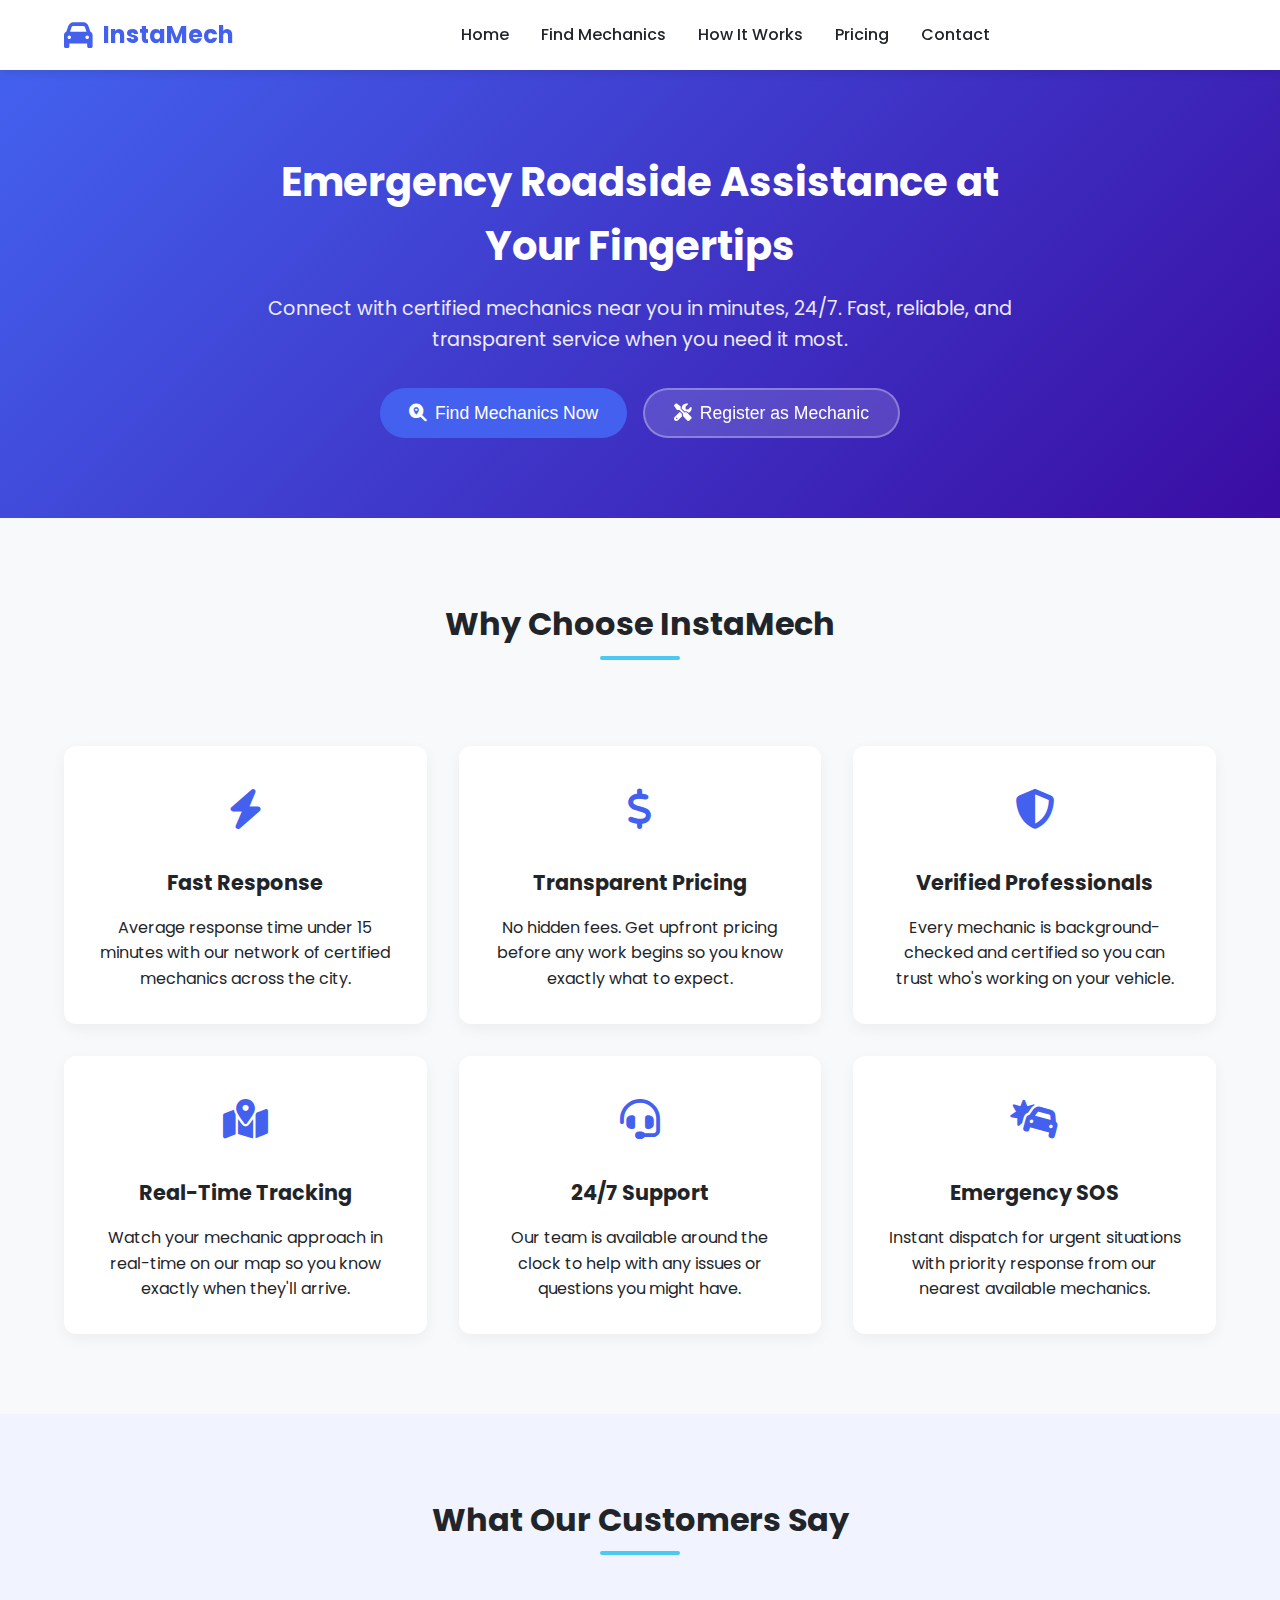
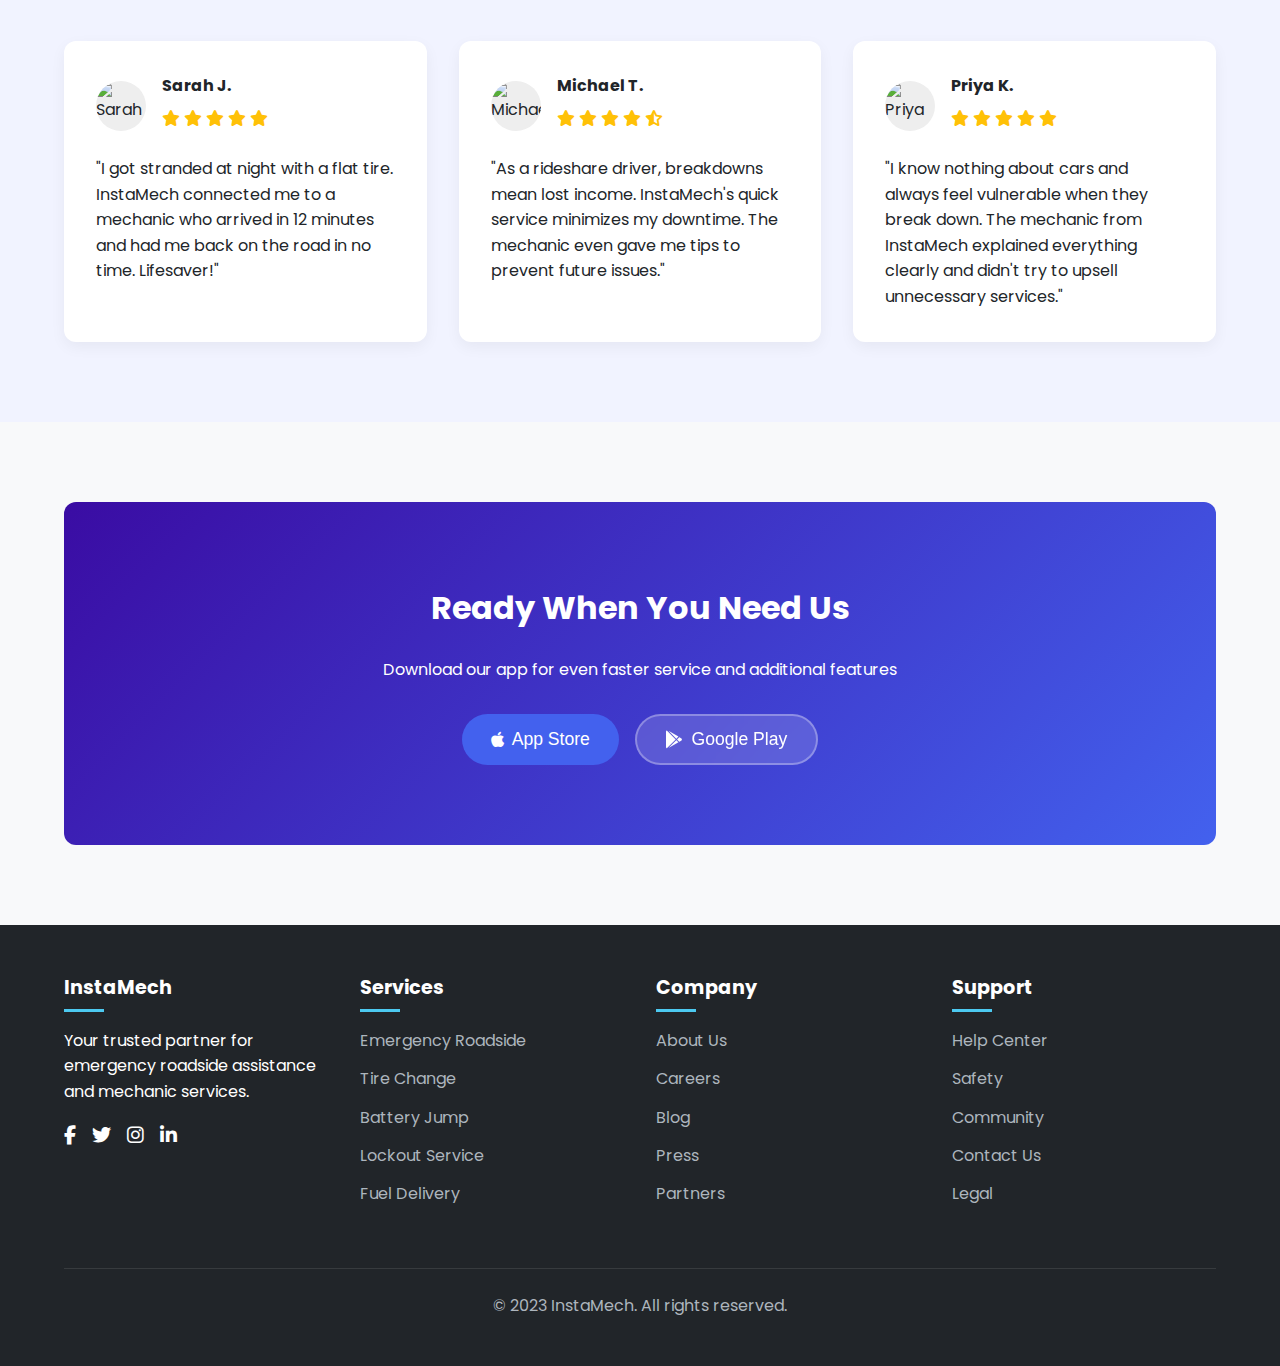
==== index.html @ bce74d1d "uploaded file html" ====
<!DOCTYPE html>
<html lang="en">
<head>
  <meta charset="UTF-8">
  <meta name="viewport" content="width=device-width, initial-scale=1.0">
  <title>InstaMech - On-Demand Mechanic Services</title>
  <link href="https://fonts.googleapis.com/css2?family=Poppins:wght@300;400;500;600;700&display=swap" rel="stylesheet">
  <link rel="stylesheet" href="https://cdnjs.cloudflare.com/ajax/libs/font-awesome/6.4.0/css/all.min.css">
  <style>
    :root {
      --primary: #4361ee;
      --secondary: #3f37c9;
      --accent: #4cc9f0;
      --dark: #212529;
      --light: #f8f9fa;
      --danger: #ef233c;
      --success: #4ad66d;
    }
    
    * {
      margin: 0;
      padding: 0;
      box-sizing: border-box;
    }
    
    body {
      font-family: 'Poppins', sans-serif;
      background-color: var(--light);
      color: var(--dark);
      line-height: 1.6;
    }
    
    /* Navigation */
    .navbar {
      background-color: white;
      box-shadow: 0 2px 10px rgba(0, 0, 0, 0.1);
      padding: 1rem 5%;
      display: flex;
      justify-content: space-between;
      align-items: center;
      position: sticky;
      top: 0;
      z-index: 100;
    }
    
    .logo {
      display: flex;
      align-items: center;
      gap: 10px;
    }
    
    .logo i {
      color: var(--primary);
      font-size: 1.8rem;
    }
    
    .logo h1 {
      font-size: 1.5rem;
      font-weight: 700;
      color: var(--primary);
    }
    
    .nav-links {
      display: flex;
      gap: 2rem;
    }
    
    .nav-links a {
      text-decoration: none;
      color: var(--dark);
      font-weight: 500;
      transition: color 0.3s;
    }
    
    .nav-links a:hover {
      color: var(--primary);
    }
    
    .auth-section {
      display: flex;
      gap: 1rem;
    }
    
    .btn {
      padding: 0.6rem 1.2rem;
      border-radius: 8px;
      font-weight: 500;
      cursor: pointer;
      transition: all 0.3s;
      border: none;
      display: inline-flex;
      align-items: center;
      gap: 8px;
    }
    
    .btn-primary {
      background-color: var(--primary);
      color: white;
    }
    
    .btn-primary:hover {
      background-color: var(--secondary);
      transform: translateY(-2px);
    }
    
    .btn-outline {
      background-color: transparent;
      border: 2px solid var(--primary);
      color: var(--primary);
    }
    
    .btn-outline:hover {
      background-color: var(--primary);
      color: white;
    }
    
    .profile-icon {
      width: 40px;
      height: 40px;
      border-radius: 50%;
      background-color: var(--primary);
      color: white;
      display: flex;
      align-items: center;
      justify-content: center;
      cursor: pointer;
      font-weight: 600;
    }
    
    /* Hero Section */
    .hero {
      background: linear-gradient(135deg, #4361ee 0%, #3a0ca3 100%);
      color: white;
      padding: 5rem 5%;
      text-align: center;
      position: relative;
      overflow: hidden;
    }
    
    .hero::before {
      content: '';
      position: absolute;
      top: 0;
      left: 0;
      width: 100%;
      height: 100%;
      background: url('https://images.unsplash.com/photo-1492144534655-ae79c964c9d7?auto=format&fit=crop&q=80') no-repeat center center/cover;
      opacity: 0.15;
    }
    
    .hero-content {
      position: relative;
      max-width: 800px;
      margin: 0 auto;
    }
    
    .hero h2 {
      font-size: 2.5rem;
      margin-bottom: 1rem;
      font-weight: 700;
    }
    
    .hero p {
      font-size: 1.2rem;
      margin-bottom: 2rem;
      opacity: 0.9;
    }
    
    .hero-buttons {
      display: flex;
      gap: 1rem;
      justify-content: center;
      margin-top: 2rem;
    }
    
    .btn-hero {
      padding: 0.8rem 1.8rem;
      font-size: 1.1rem;
      border-radius: 50px;
    }
    
    .btn-hero-secondary {
      background-color: rgba(255, 255, 255, 0.15);
      backdrop-filter: blur(10px);
      color: white;
      border: 2px solid rgba(255, 255, 255, 0.3);
    }
    
    .btn-hero-secondary:hover {
      background-color: rgba(255, 255, 255, 0.25);
    }
    
    /* Features Section */
    .features {
      padding: 5rem 5%;
      text-align: center;
    }
    
    .section-title {
      font-size: 2rem;
      margin-bottom: 3rem;
      position: relative;
      display: inline-block;
    }
    
    .section-title::after {
      content: '';
      position: absolute;
      bottom: -10px;
      left: 50%;
      transform: translateX(-50%);
      width: 80px;
      height: 4px;
      background-color: var(--accent);
      border-radius: 2px;
    }
    
    .features-grid {
      display: grid;
      grid-template-columns: repeat(auto-fit, minmax(300px, 1fr));
      gap: 2rem;
      margin-top: 3rem;
    }
    
    .feature-card {
      background-color: white;
      border-radius: 12px;
      padding: 2rem;
      box-shadow: 0 5px 15px rgba(0, 0, 0, 0.05);
      transition: transform 0.3s, box-shadow 0.3s;
    }
    
    .feature-card:hover {
      transform: translateY(-10px);
      box-shadow: 0 15px 30px rgba(0, 0, 0, 0.1);
    }
    
    .feature-icon {
      font-size: 2.5rem;
      color: var(--primary);
      margin-bottom: 1.5rem;
    }
    
    .feature-card h3 {
      font-size: 1.3rem;
      margin-bottom: 1rem;
    }
    
    /* Testimonials */
    .testimonials {
      background-color: #f1f3ff;
      padding: 5rem 5%;
      text-align: center;
    }
    
    .testimonial-grid {
      display: grid;
      grid-template-columns: repeat(auto-fit, minmax(300px, 1fr));
      gap: 2rem;
      margin-top: 3rem;
    }
    
    .testimonial-card {
      background-color: white;
      border-radius: 12px;
      padding: 2rem;
      box-shadow: 0 5px 15px rgba(0, 0, 0, 0.05);
      text-align: left;
    }
    
    .testimonial-header {
      display: flex;
      align-items: center;
      margin-bottom: 1rem;
    }
    
    .testimonial-avatar {
      width: 50px;
      height: 50px;
      border-radius: 50%;
      background-color: #eee;
      margin-right: 1rem;
      overflow: hidden;
    }
    
    .testimonial-avatar img {
      width: 100%;
      height: 100%;
      object-fit: cover;
    }
    
    .testimonial-rating {
      color: #ffc107;
      margin: 0.5rem 0;
    }
    
    /* CTA Section */
    .cta {
      background: linear-gradient(135deg, #3a0ca3 0%, #4361ee 100%);
      color: white;
      padding: 5rem 5%;
      text-align: center;
      border-radius: 12px;
      margin: 5rem 5% 0;
    }
    
    .cta h2 {
      font-size: 2rem;
      margin-bottom: 1.5rem;
    }
    
    /* Footer */
    footer {
      background-color: var(--dark);
      color: white;
      padding: 3rem 5%;
      margin-top: 5rem;
    }
    
    .footer-grid {
      display: grid;
      grid-template-columns: repeat(auto-fit, minmax(200px, 1fr));
      gap: 2rem;
    }
    
    .footer-column h3 {
      font-size: 1.2rem;
      margin-bottom: 1.5rem;
      position: relative;
    }
    
    .footer-column h3::after {
      content: '';
      position: absolute;
      bottom: -8px;
      left: 0;
      width: 40px;
      height: 3px;
      background-color: var(--accent);
    }
    
    .footer-column ul {
      list-style: none;
    }
    
    .footer-column ul li {
      margin-bottom: 0.8rem;
    }
    
    .footer-column ul li a {
      color: #adb5bd;
      text-decoration: none;
      transition: color 0.3s;
    }
    
    .footer-column ul li a:hover {
      color: white;
    }
    
    .social-links {
      display: flex;
      gap: 1rem;
      margin-top: 1rem;
    }
    
    .social-links a {
      color: white;
      font-size: 1.2rem;
    }
    
    .copyright {
      text-align: center;
      margin-top: 3rem;
      padding-top: 1.5rem;
      border-top: 1px solid rgba(255, 255, 255, 0.1);
      color: #adb5bd;
    }
    
    /* Dropdown */
    .dropdown {
      position: absolute;
      top: 70px;
      right: 5%;
      background: white;
      color: var(--dark);
      border-radius: 8px;
      padding: 1rem;
      width: 200px;
      box-shadow: 0 5px 15px rgba(0, 0, 0, 0.1);
      display: none;
      flex-direction: column;
      z-index: 1000;
    }
    
    .dropdown.show {
      display: flex;
    }
    
    .dropdown p {
      margin-bottom: 0.5rem;
      font-weight: 500;
    }
    
    .dropdown button {
      margin-top: 0.5rem;
      width: 100%;
    }
    
    /* Responsive */
    @media (max-width: 768px) {
      .nav-links {
        display: none;
      }
      
      .hero h2 {
        font-size: 2rem;
      }
      
      .hero p {
        font-size: 1rem;
      }
      
      .hero-buttons {
        flex-direction: column;
        align-items: center;
      }
    }
  </style>
</head>
<body>
  <!-- Navigation -->
  <nav class="navbar">
    <div class="logo">
      <i class="fas fa-car"></i>
      <h1>InstaMech</h1>
    </div>
    
    <div class="nav-links">
      <a href="#">Home</a>
      <a href="find-mechanics.html">Find Mechanics</a>
      <a href="#">How It Works</a>
      <a href="#">Pricing</a>
      <a href="#">Contact</a>
    </div>
    
    <div class="auth-section" id="auth-section">
      <!-- Dynamic content will be inserted here by JavaScript -->
    </div>
    
    <div class="dropdown" id="dropdown-menu">
      <p id="user-email"></p>
      <button class="btn btn-primary" onclick="logout()">Logout</button>
    </div>
  </nav>
  
  <!-- Hero Section -->
  <section class="hero">
    <div class="hero-content">
      <h2>Emergency Roadside Assistance at Your Fingertips</h2>
      <p>Connect with certified mechanics near you in minutes, 24/7. Fast, reliable, and transparent service when you need it most.</p>
      
      <div class="hero-buttons">
        <button class="btn btn-hero btn-primary" onclick="window.location.href='find-mechanics.html'">
          <i class="fas fa-search-location"></i> Find Mechanics Now
        </button>
        <button class="btn btn-hero btn-hero-secondary" onclick="window.location.href='register-mechanic.html'">
          <i class="fas fa-tools"></i> Register as Mechanic
        </button>
      </div>
    </div>
  </section>
  
  <!-- Features Section -->
  <section class="features">
    <h2 class="section-title">Why Choose InstaMech</h2>
    
    <div class="features-grid">
      <div class="feature-card">
        <div class="feature-icon">
          <i class="fas fa-bolt"></i>
        </div>
        <h3>Fast Response</h3>
        <p>Average response time under 15 minutes with our network of certified mechanics across the city.</p>
      </div>
      
      <div class="feature-card">
        <div class="feature-icon">
          <i class="fas fa-dollar-sign"></i>
        </div>
        <h3>Transparent Pricing</h3>
        <p>No hidden fees. Get upfront pricing before any work begins so you know exactly what to expect.</p>
      </div>
      
      <div class="feature-card">
        <div class="feature-icon">
          <i class="fas fa-shield-alt"></i>
        </div>
        <h3>Verified Professionals</h3>
        <p>Every mechanic is background-checked and certified so you can trust who's working on your vehicle.</p>
      </div>
      
      <div class="feature-card">
        <div class="feature-icon">
          <i class="fas fa-map-marked-alt"></i>
        </div>
        <h3>Real-Time Tracking</h3>
        <p>Watch your mechanic approach in real-time on our map so you know exactly when they'll arrive.</p>
      </div>
      
      <div class="feature-card">
        <div class="feature-icon">
          <i class="fas fa-headset"></i>
        </div>
        <h3>24/7 Support</h3>
        <p>Our team is available around the clock to help with any issues or questions you might have.</p>
      </div>
      
      <div class="feature-card">
        <div class="feature-icon">
          <i class="fas fa-car-crash"></i>
        </div>
        <h3>Emergency SOS</h3>
        <p>Instant dispatch for urgent situations with priority response from our nearest available mechanics.</p>
      </div>
    </div>
  </section>
  
  <!-- Testimonials Section -->
  <section class="testimonials">
    <h2 class="section-title">What Our Customers Say</h2>
    
    <div class="testimonial-grid">
      <div class="testimonial-card">
        <div class="testimonial-header">
          <div class="testimonial-avatar">
            <img src="https://randomuser.me/api/portraits/women/43.jpg" alt="Sarah J.">
          </div>
          <div>
            <h4>Sarah J.</h4>
            <div class="testimonial-rating">
              <i class="fas fa-star"></i>
              <i class="fas fa-star"></i>
              <i class="fas fa-star"></i>
              <i class="fas fa-star"></i>
              <i class="fas fa-star"></i>
            </div>
          </div>
        </div>
        <p>"I got stranded at night with a flat tire. InstaMech connected me to a mechanic who arrived in 12 minutes and had me back on the road in no time. Lifesaver!"</p>
      </div>
      
      <div class="testimonial-card">
        <div class="testimonial-header">
          <div class="testimonial-avatar">
            <img src="https://randomuser.me/api/portraits/men/32.jpg" alt="Michael T.">
          </div>
          <div>
            <h4>Michael T.</h4>
            <div class="testimonial-rating">
              <i class="fas fa-star"></i>
              <i class="fas fa-star"></i>
              <i class="fas fa-star"></i>
              <i class="fas fa-star"></i>
              <i class="fas fa-star-half-alt"></i>
            </div>
          </div>
        </div>
        <p>"As a rideshare driver, breakdowns mean lost income. InstaMech's quick service minimizes my downtime. The mechanic even gave me tips to prevent future issues."</p>
      </div>
      
      <div class="testimonial-card">
        <div class="testimonial-header">
          <div class="testimonial-avatar">
            <img src="https://randomuser.me/api/portraits/women/65.jpg" alt="Priya K.">
          </div>
          <div>
            <h4>Priya K.</h4>
            <div class="testimonial-rating">
              <i class="fas fa-star"></i>
              <i class="fas fa-star"></i>
              <i class="fas fa-star"></i>
              <i class="fas fa-star"></i>
              <i class="fas fa-star"></i>
            </div>
          </div>
        </div>
        <p>"I know nothing about cars and always feel vulnerable when they break down. The mechanic from InstaMech explained everything clearly and didn't try to upsell unnecessary services."</p>
      </div>
    </div>
  </section>
  
  <!-- CTA Section -->
  <section class="cta">
    <h2>Ready When You Need Us</h2>
    <p>Download our app for even faster service and additional features</p>
    <div class="hero-buttons" style="margin-top: 2rem;">
      <button class="btn btn-hero btn-primary">
        <i class="fab fa-apple"></i> App Store
      </button>
      <button class="btn btn-hero btn-hero-secondary">
        <i class="fab fa-google-play"></i> Google Play
      </button>
    </div>
  </section>
  
  <!-- Footer -->
  <footer>
    <div class="footer-grid">
      <div class="footer-column">
        <h3>InstaMech</h3>
        <p>Your trusted partner for emergency roadside assistance and mechanic services.</p>
        <div class="social-links">
          <a href="#"><i class="fab fa-facebook-f"></i></a>
          <a href="#"><i class="fab fa-twitter"></i></a>
          <a href="#"><i class="fab fa-instagram"></i></a>
          <a href="#"><i class="fab fa-linkedin-in"></i></a>
        </div>
      </div>
      
      <div class="footer-column">
        <h3>Services</h3>
        <ul>
          <li><a href="#">Emergency Roadside</a></li>
          <li><a href="#">Tire Change</a></li>
          <li><a href="#">Battery Jump</a></li>
          <li><a href="#">Lockout Service</a></li>
          <li><a href="#">Fuel Delivery</a></li>
        </ul>
      </div>
      
      <div class="footer-column">
        <h3>Company</h3>
        <ul>
          <li><a href="#">About Us</a></li>
          <li><a href="#">Careers</a></li>
          <li><a href="#">Blog</a></li>
          <li><a href="#">Press</a></li>
          <li><a href="#">Partners</a></li>
        </ul>
      </div>
      
      <div class="footer-column">
        <h3>Support</h3>
        <ul>
          <li><a href="#">Help Center</a></li>
          <li><a href="#">Safety</a></li>
          <li><a href="#">Community</a></li>
          <li><a href="#">Contact Us</a></li>
          <li><a href="#">Legal</a></li>
        </ul>
      </div>
    </div>
    
    <div class="copyright">
      <p>&copy; 2023 InstaMech. All rights reserved.</p>
    </div>
  </footer>

  <!-- Firebase SDK -->
  <script src="https://www.gstatic.com/firebasejs/10.6.0/firebase-app-compat.js"></script>
  <script src="https://www.gstatic.com/firebasejs/10.6.0/firebase-auth-compat.js"></script>
  <script src="https://www.gstatic.com/firebasejs/10.6.0/firebase-firestore-compat.js"></script>
  
  <!-- Your Firebase Config -->
  <script src="firebase-config.js"></script>

  <script>
    const authSection = document.getElementById("auth-section");
    const dropdown = document.getElementById("dropdown-menu");
    const userEmailText = document.getElementById("user-email");

    function showDropdown() {
      dropdown.classList.toggle("show");
    }

    function logout() {
      firebase.auth().signOut().then(() => {
        window.location.href = "login.html";
      }).catch((error) => {
        console.error("Logout error:", error);
      });
    }

    // Close dropdown when clicking outside
    window.addEventListener('click', function(e) {
      if (!e.target.matches('.profile-icon') && !e.target.closest('.dropdown')) {
        if (dropdown.classList.contains('show')) {
          dropdown.classList.remove('show');
        }
      }
    });

    firebase.auth().onAuthStateChanged((user) => {
      if (user) {
        // User is signed in
        const initials = user.displayName ? 
          user.displayName.split(' ').map(n => n[0]).join('') : 
          user.email[0].toUpperCase();
        
        authSection.innerHTML = `
          <div class="profile-icon" onclick="showDropdown()">${initials}</div>
        `;
        userEmailText.innerText = user.email;
        
        // Update nav links for logged in users
        document.querySelector('.nav-links').innerHTML += `
          <a href="my-bookings.html">My Bookings</a>
          <a href="profile.html">Profile</a>
        `;
      } else {
        // User is signed out
        authSection.innerHTML = `
          <a href="login.html" class="btn btn-outline">Login</a>
          <a href="register.html" class="btn btn-primary">Sign Up</a>
        `;
      }
    });
  </script>
</body>
</html>
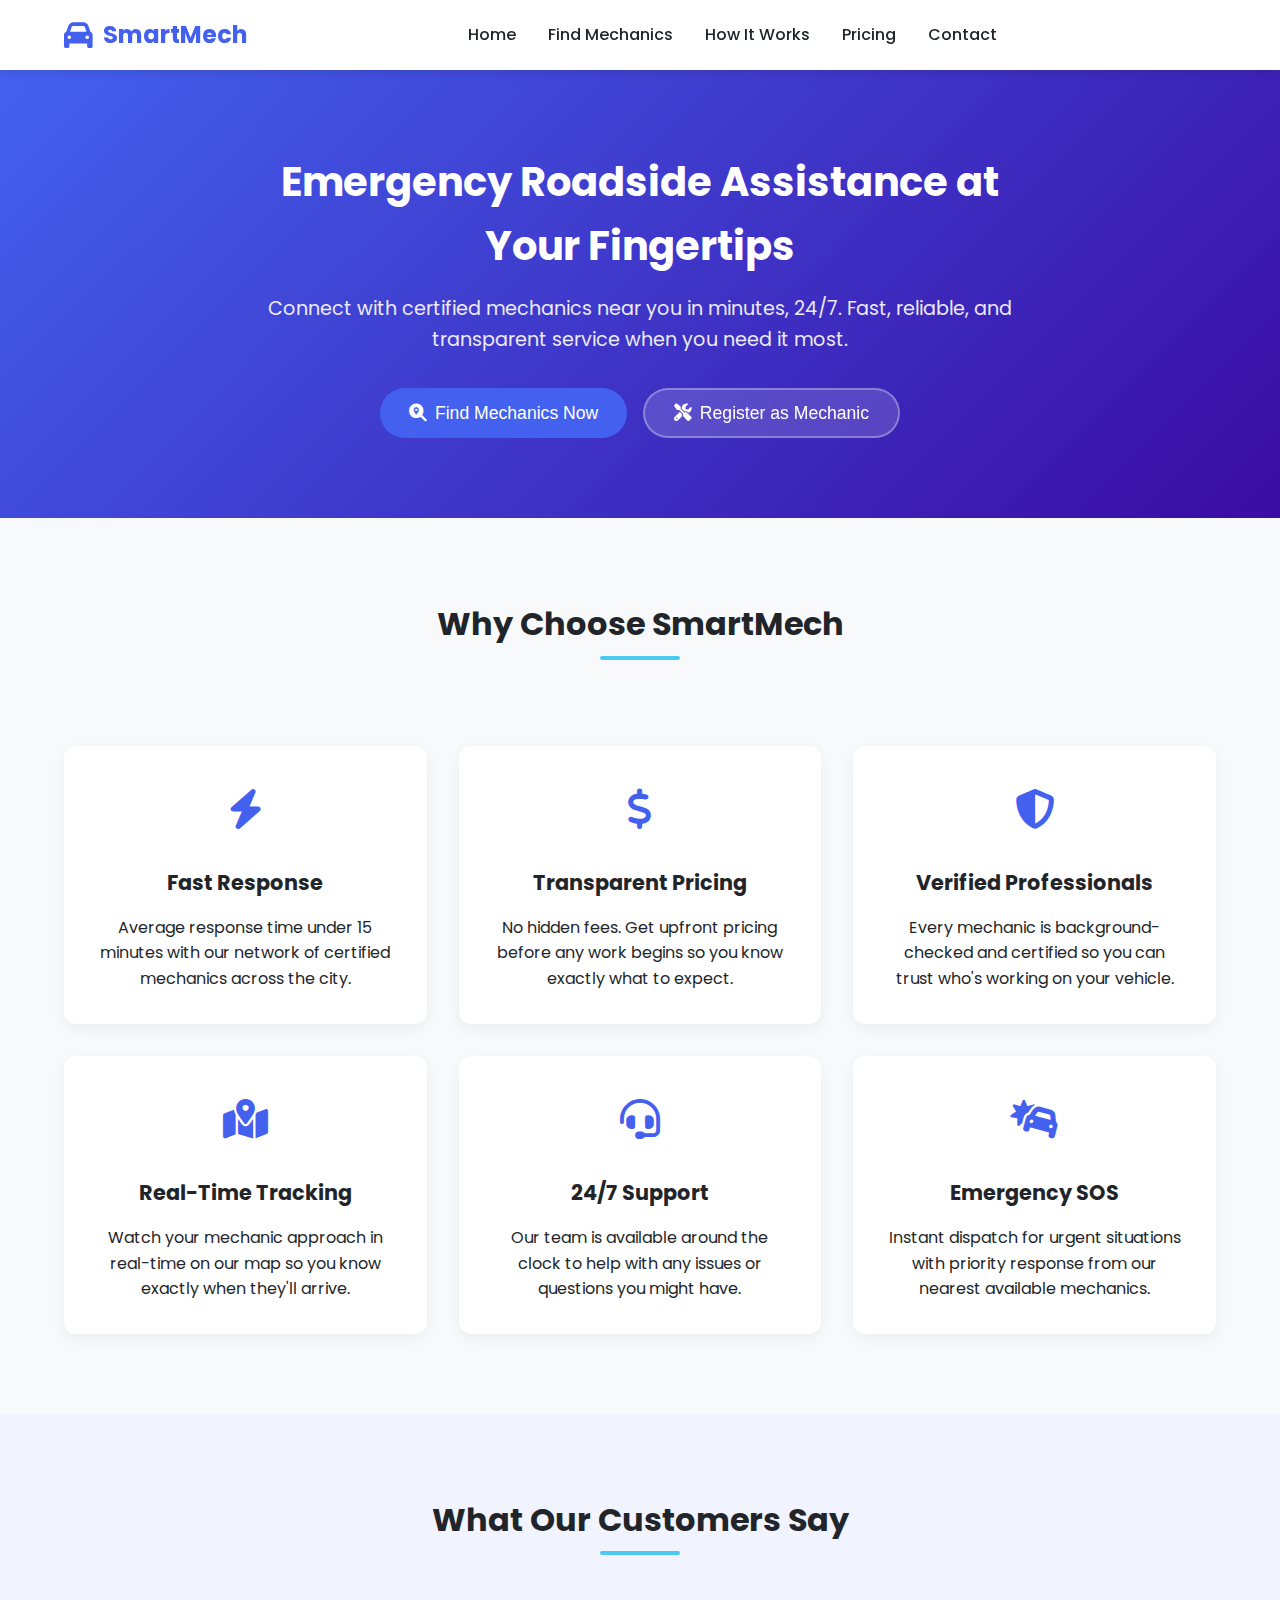
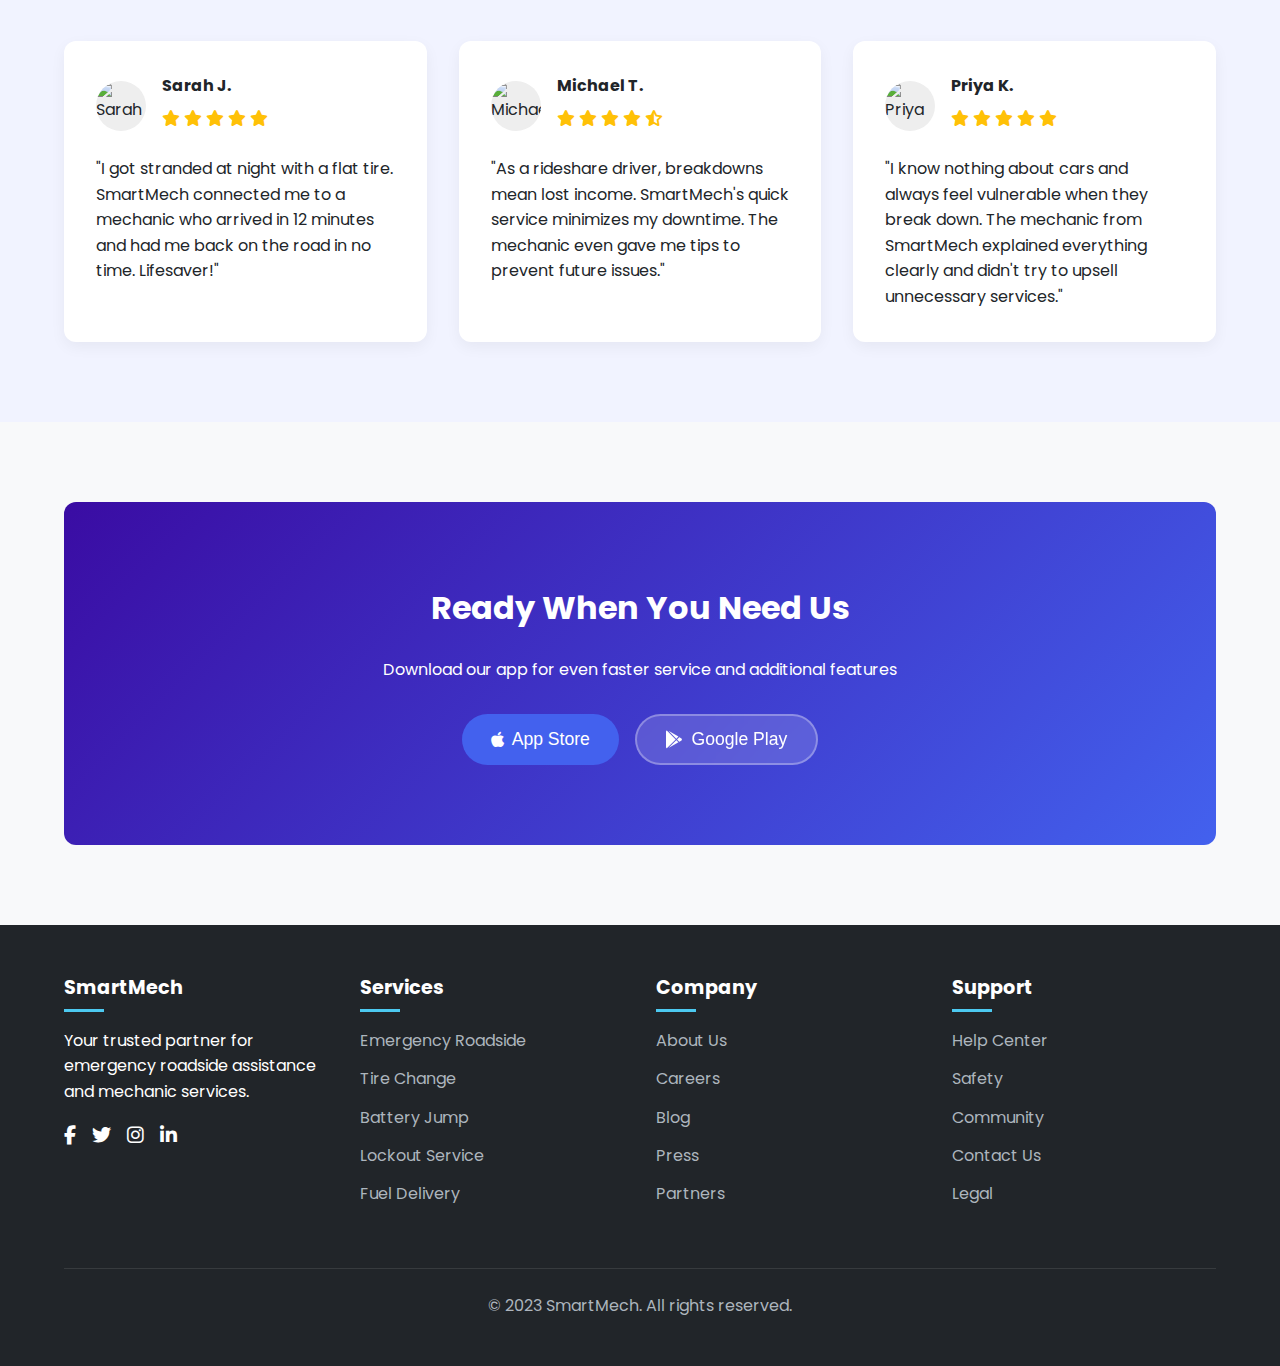
==== commit f82c9bcf: "Update index.html replaced instamech with smartmech" ====
--- a/index.html
+++ b/index.html
@@ -3,7 +3,7 @@
 <head>
   <meta charset="UTF-8">
   <meta name="viewport" content="width=device-width, initial-scale=1.0">
-  <title>InstaMech - On-Demand Mechanic Services</title>
+  <title>SmartMech - On-Demand Mechanic Services</title>
   <link href="https://fonts.googleapis.com/css2?family=Poppins:wght@300;400;500;600;700&display=swap" rel="stylesheet">
   <link rel="stylesheet" href="https://cdnjs.cloudflare.com/ajax/libs/font-awesome/6.4.0/css/all.min.css">
   <style>
@@ -432,7 +432,7 @@
   <nav class="navbar">
     <div class="logo">
       <i class="fas fa-car"></i>
-      <h1>InstaMech</h1>
+      <h1>SmartMech</h1>
     </div>
     
     <div class="nav-links">
@@ -472,7 +472,7 @@
   
   <!-- Features Section -->
   <section class="features">
-    <h2 class="section-title">Why Choose InstaMech</h2>
+    <h2 class="section-title">Why Choose SmartMech</h2>
     
     <div class="features-grid">
       <div class="feature-card">
@@ -546,7 +546,7 @@
             </div>
           </div>
         </div>
-        <p>"I got stranded at night with a flat tire. InstaMech connected me to a mechanic who arrived in 12 minutes and had me back on the road in no time. Lifesaver!"</p>
+        <p>"I got stranded at night with a flat tire. SmartMech connected me to a mechanic who arrived in 12 minutes and had me back on the road in no time. Lifesaver!"</p>
       </div>
       
       <div class="testimonial-card">
@@ -565,7 +565,7 @@
             </div>
           </div>
         </div>
-        <p>"As a rideshare driver, breakdowns mean lost income. InstaMech's quick service minimizes my downtime. The mechanic even gave me tips to prevent future issues."</p>
+        <p>"As a rideshare driver, breakdowns mean lost income. SmartMech's quick service minimizes my downtime. The mechanic even gave me tips to prevent future issues."</p>
       </div>
       
       <div class="testimonial-card">
@@ -584,7 +584,7 @@
             </div>
           </div>
         </div>
-        <p>"I know nothing about cars and always feel vulnerable when they break down. The mechanic from InstaMech explained everything clearly and didn't try to upsell unnecessary services."</p>
+        <p>"I know nothing about cars and always feel vulnerable when they break down. The mechanic from SmartMech explained everything clearly and didn't try to upsell unnecessary services."</p>
       </div>
     </div>
   </section>
@@ -607,7 +607,7 @@
   <footer>
     <div class="footer-grid">
       <div class="footer-column">
-        <h3>InstaMech</h3>
+        <h3>SmartMech</h3>
         <p>Your trusted partner for emergency roadside assistance and mechanic services.</p>
         <div class="social-links">
           <a href="#"><i class="fab fa-facebook-f"></i></a>
@@ -652,7 +652,7 @@
     </div>
     
     <div class="copyright">
-      <p>&copy; 2023 InstaMech. All rights reserved.</p>
+      <p>&copy; 2023 SmartMech. All rights reserved.</p>
     </div>
   </footer>
 
@@ -717,4 +717,4 @@
     });
   </script>
 </body>
-</html>+</html>
